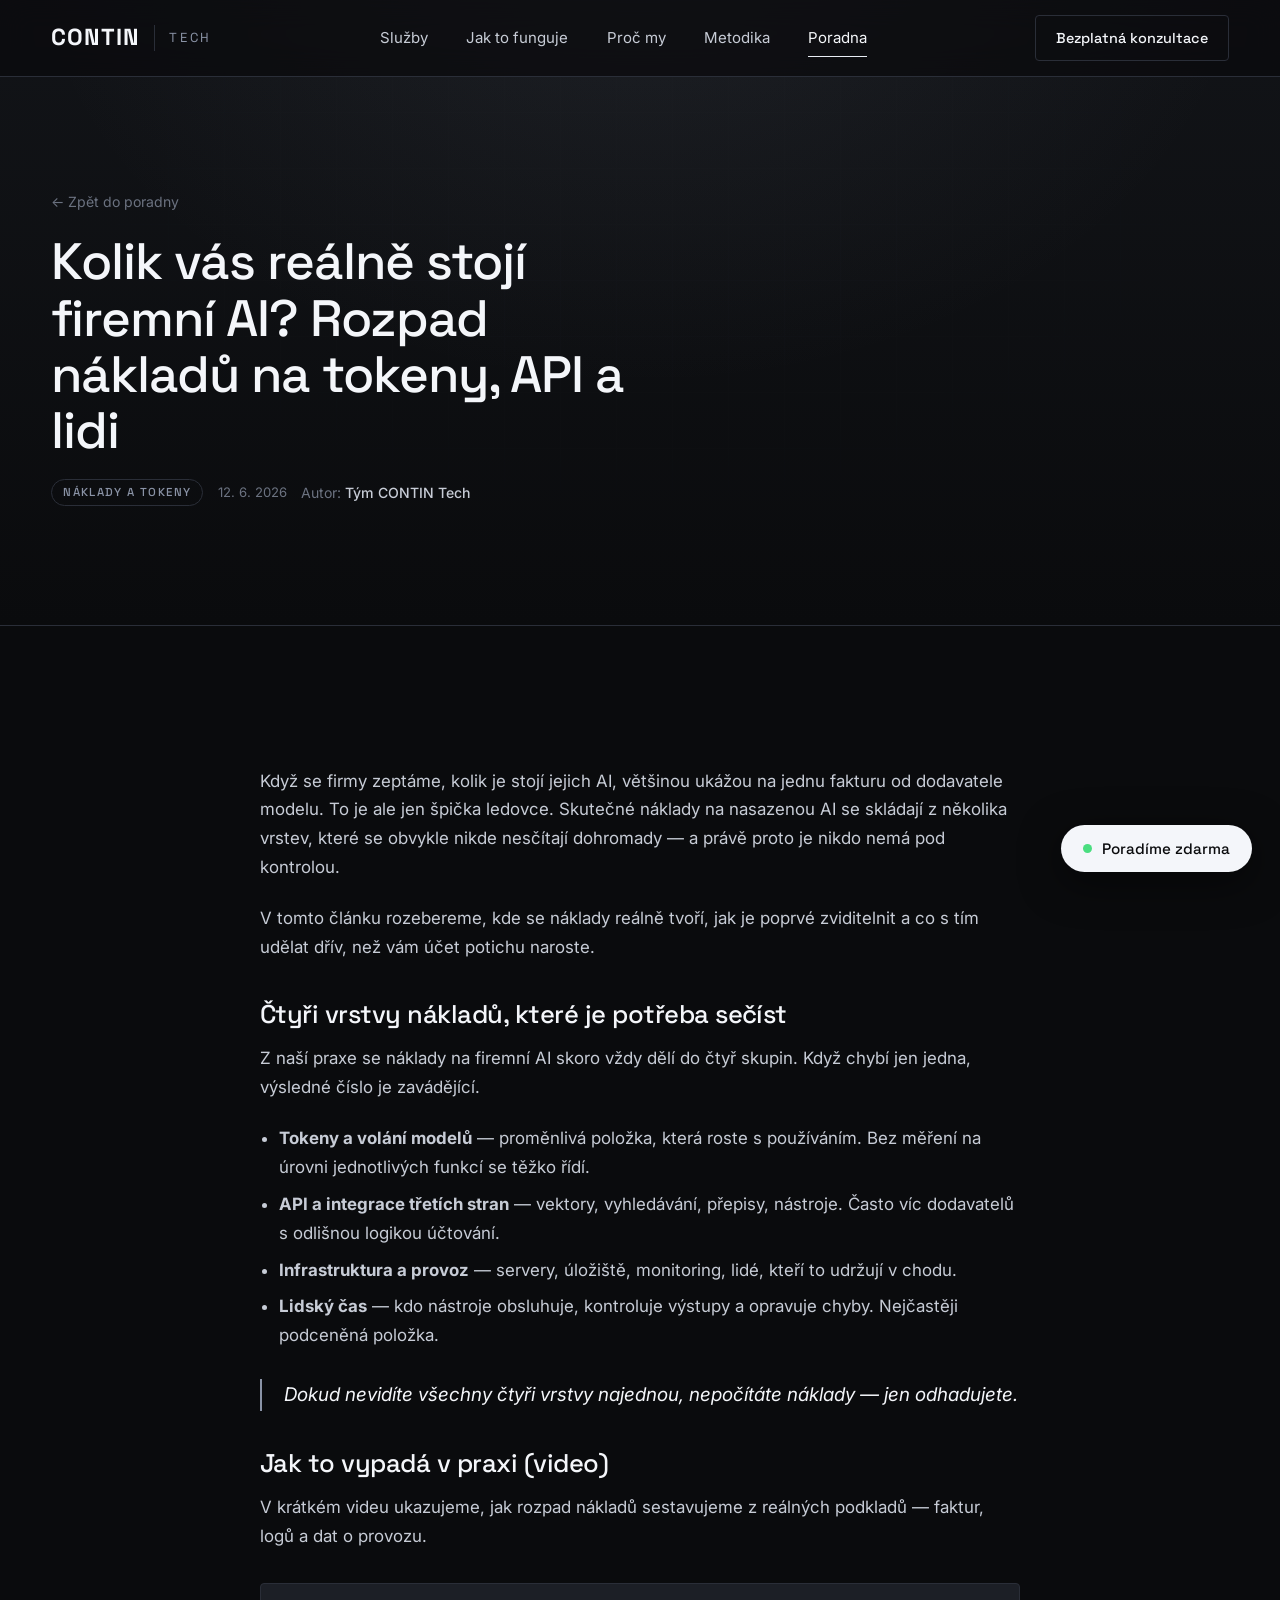
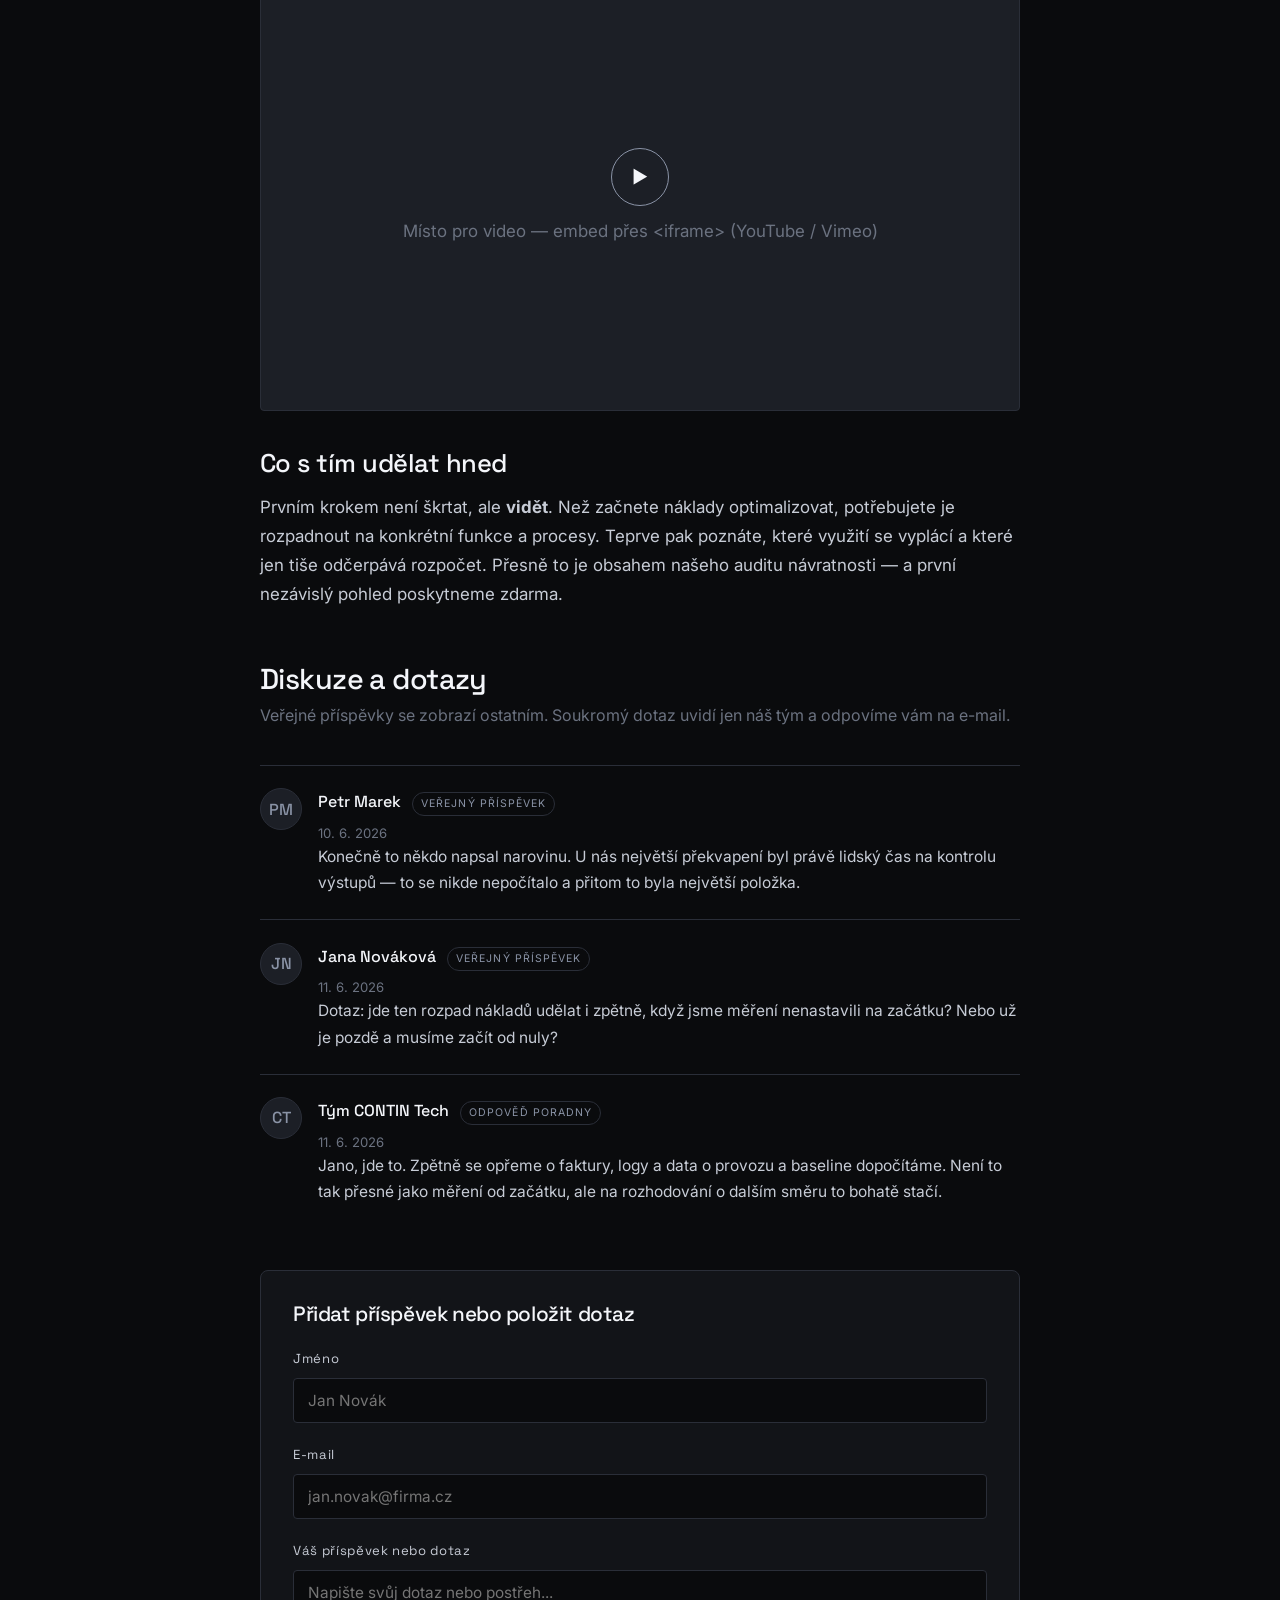
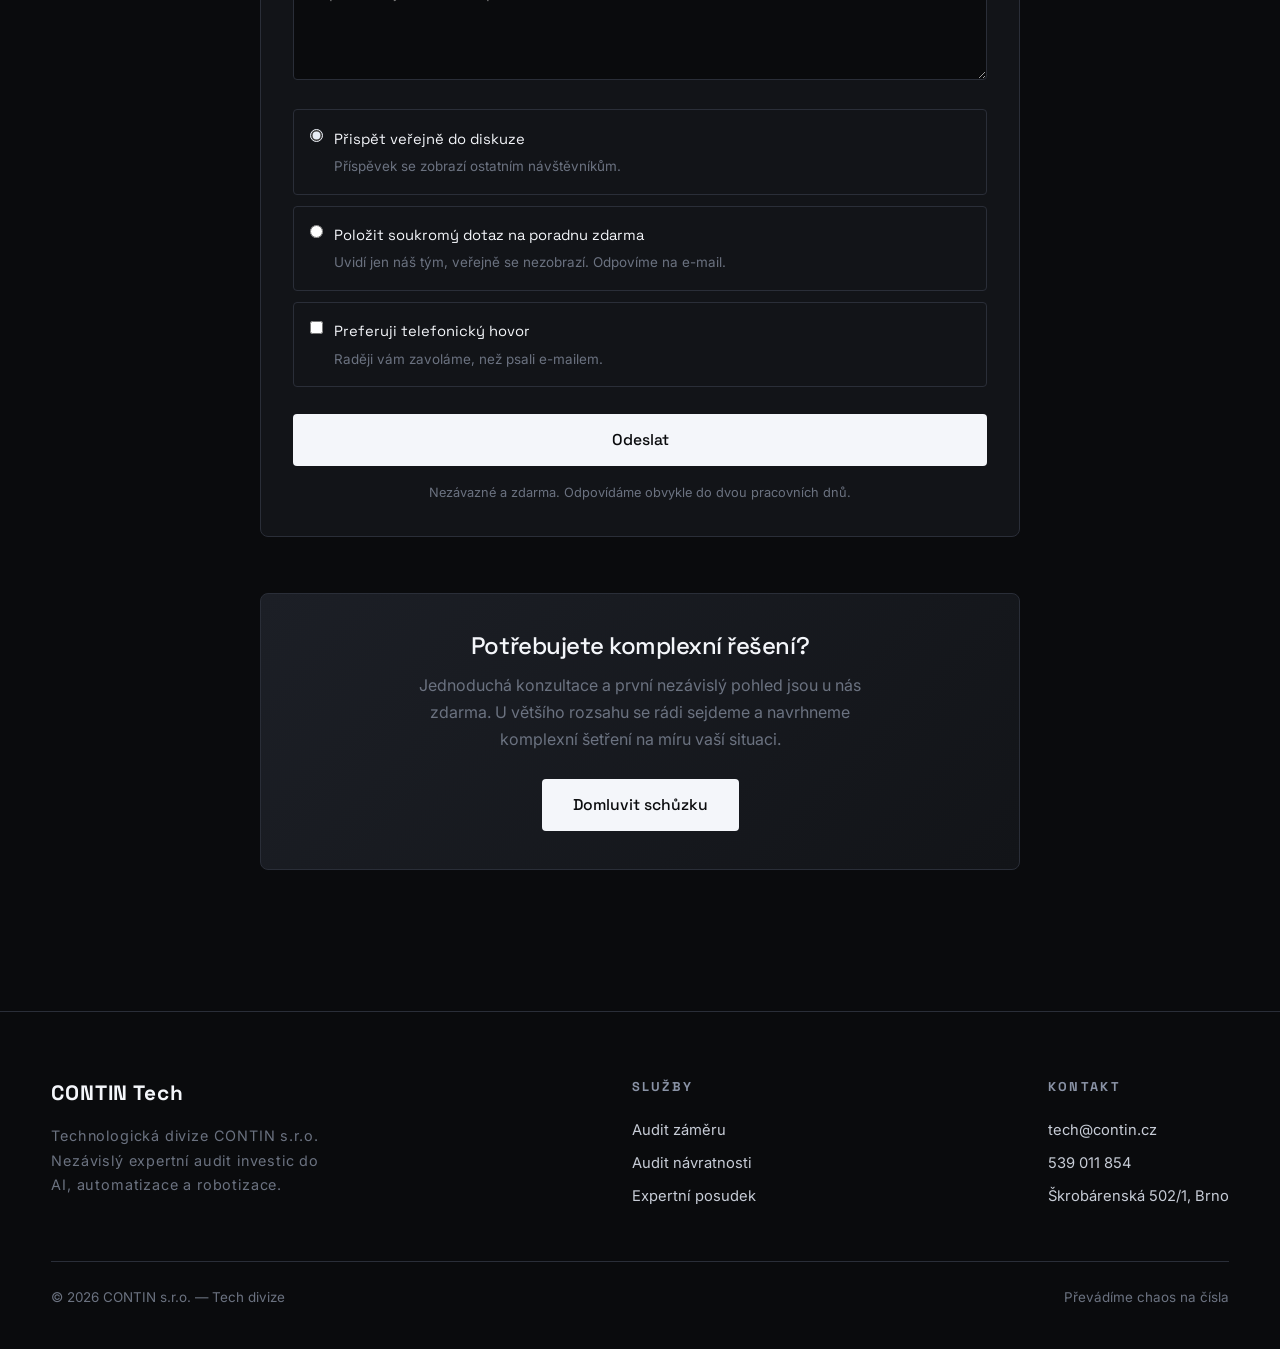
==== clanek.html @ 1cc2b709 "Poradna: přehled, detail článku, diskuze (maketa bez backendu) - poradna.html: hero pruh, filtry tém" ====
<!DOCTYPE html>
<html lang="cs">
<head>
  <meta charset="UTF-8">
  <meta name="viewport" content="width=device-width, initial-scale=1.0">
  <title>Kolik vás reálně stojí firemní AI? — Poradna CONTIN Tech</title>
  <meta name="description" content="Rozpad skutečných nákladů na firemní AI: tokeny, API, infrastruktura i lidé. Jak je poprvé zviditelnit a získat nad nimi kontrolu.">

  <!-- Fonty -->
  <link rel="preconnect" href="https://fonts.googleapis.com">
  <link rel="preconnect" href="https://fonts.gstatic.com" crossorigin>
  <link href="https://fonts.googleapis.com/css2?family=Space+Grotesk:wght@300;400;500;700&family=Inter:wght@400;500&display=swap" rel="stylesheet">

  <link rel="stylesheet" href="css/style.css">
</head>
<body>

  <!-- ===================== HLAVIČKA ===================== -->
  <header>
    <nav class="nav">
      <a href="index.html" class="brand">
        CONTIN<span class="div"></span><span class="sub">Tech</span>
      </a>
      <div class="menu" id="menu">
        <a href="index.html#sluzby">Služby</a>
        <a href="index.html#proces">Jak to funguje</a>
        <a href="index.html#proc-my">Proč my</a>
        <a href="index.html#metodika">Metodika</a>
        <a href="poradna.html" class="active">Poradna</a>
      </div>
      <a href="#" class="nav-cta" data-open-help>Bezplatná konzultace</a>
      <button class="burger" id="burger" aria-label="Menu"><span></span><span></span><span></span></button>
    </nav>
  </header>

  <!-- ===================== DETAIL ČLÁNKU ===================== -->
  <section class="page-hero">
    <div class="wrap">
      <div class="article-head">
        <a href="poradna.html" class="byline">← Zpět do poradny</a>
        <h1>Kolik vás reálně stojí firemní AI? Rozpad nákladů na tokeny, API a lidi</h1>
        <div class="meta">
          <span class="tag">Náklady a tokeny</span>
          <span class="date">12. 6. 2026</span>
          <span class="byline">Autor: <strong>Tým CONTIN Tech</strong></span>
        </div>
      </div>
    </div>
  </section>

  <section class="section-pad">
    <div class="wrap">
      <article class="article">
        <div class="article-body reveal">
          <p>Když se firmy zeptáme, kolik je stojí jejich AI, většinou ukážou na jednu fakturu od dodavatele modelu. To je ale jen špička ledovce. Skutečné náklady na nasazenou AI se skládají z několika vrstev, které se obvykle nikde nesčítají dohromady — a právě proto je nikdo nemá pod kontrolou.</p>

          <p>V tomto článku rozebereme, kde se náklady reálně tvoří, jak je poprvé zviditelnit a co s tím udělat dřív, než vám účet potichu naroste.</p>

          <h2>Čtyři vrstvy nákladů, které je potřeba sečíst</h2>

          <p>Z naší praxe se náklady na firemní AI skoro vždy dělí do čtyř skupin. Když chybí jen jedna, výsledné číslo je zavádějící.</p>

          <ul>
            <li><strong>Tokeny a volání modelů</strong> — proměnlivá položka, která roste s používáním. Bez měření na úrovni jednotlivých funkcí se těžko řídí.</li>
            <li><strong>API a integrace třetích stran</strong> — vektory, vyhledávání, přepisy, nástroje. Často víc dodavatelů s odlišnou logikou účtování.</li>
            <li><strong>Infrastruktura a provoz</strong> — servery, úložiště, monitoring, lidé, kteří to udržují v chodu.</li>
            <li><strong>Lidský čas</strong> — kdo nástroje obsluhuje, kontroluje výstupy a opravuje chyby. Nejčastěji podceněná položka.</li>
          </ul>

          <blockquote>Dokud nevidíte všechny čtyři vrstvy najednou, nepočítáte náklady — jen odhadujete.</blockquote>

          <h2>Jak to vypadá v praxi (video)</h2>

          <p>V krátkém videu ukazujeme, jak rozpad nákladů sestavujeme z reálných podkladů — faktur, logů a dat o provozu.</p>

          <!-- TODO: nahradit src reálným embedem (YouTube / Vimeo) -->
          <div class="video-embed">
            <iframe src="about:blank" title="Rozpad nákladů na firemní AI — ukázka" loading="lazy"></iframe>
            <div class="video-ph">
              <span class="play">▶</span>
              <span>Místo pro video — embed přes &lt;iframe&gt; (YouTube / Vimeo)</span>
            </div>
          </div>

          <h2>Co s tím udělat hned</h2>

          <p>Prvním krokem není škrtat, ale <strong>vidět</strong>. Než začnete náklady optimalizovat, potřebujete je rozpadnout na konkrétní funkce a procesy. Teprve pak poznáte, které využití se vyplácí a které jen tiše odčerpává rozpočet. Přesně to je obsahem našeho auditu návratnosti — a první nezávislý pohled poskytneme zdarma.</p>
        </div>

        <!-- ===================== DISKUZE ===================== -->
        <section class="discussion">
          <h2>Diskuze a dotazy</h2>
          <p class="sub">Veřejné příspěvky se zobrazí ostatním. Soukromý dotaz uvidí jen náš tým a odpovíme vám na e-mail.</p>

          <!-- Ukázkové příspěvky (napevno) -->
          <div class="comment">
            <div class="comment-av">PM</div>
            <div class="comment-main">
              <div class="comment-head">
                <span class="name">Petr Marek</span>
                <span class="badge">Veřejný příspěvek</span>
              </div>
              <span class="date">10. 6. 2026</span>
              <p>Konečně to někdo napsal narovinu. U nás největší překvapení byl právě lidský čas na kontrolu výstupů — to se nikde nepočítalo a přitom to byla největší položka.</p>
            </div>
          </div>

          <div class="comment">
            <div class="comment-av">JN</div>
            <div class="comment-main">
              <div class="comment-head">
                <span class="name">Jana Nováková</span>
                <span class="badge">Veřejný příspěvek</span>
              </div>
              <span class="date">11. 6. 2026</span>
              <p>Dotaz: jde ten rozpad nákladů udělat i zpětně, když jsme měření nenastavili na začátku? Nebo už je pozdě a musíme začít od nuly?</p>
            </div>
          </div>

          <div class="comment">
            <div class="comment-av">CT</div>
            <div class="comment-main">
              <div class="comment-head">
                <span class="name">Tým CONTIN Tech</span>
                <span class="badge">Odpověď poradny</span>
              </div>
              <span class="date">11. 6. 2026</span>
              <p>Jano, jde to. Zpětně se opřeme o faktury, logy a data o provozu a baseline dopočítáme. Není to tak přesné jako měření od začátku, ale na rozhodování o dalším směru to bohatě stačí.</p>
            </div>
          </div>

          <!-- Formulář nového příspěvku / dotazu -->
          <form class="reply-form" id="reply-form">
            <h3>Přidat příspěvek nebo položit dotaz</h3>
            <div id="reply-body">
              <div class="field">
                <label for="rf-name">Jméno</label>
                <input type="text" id="rf-name" name="name" required placeholder="Jan Novák">
              </div>
              <div class="field">
                <label for="rf-email">E-mail</label>
                <input type="email" id="rf-email" name="email" required placeholder="jan.novak@firma.cz">
              </div>
              <div class="field">
                <label for="rf-msg">Váš příspěvek nebo dotaz</label>
                <textarea id="rf-msg" name="message" required placeholder="Napište svůj dotaz nebo postřeh..."></textarea>
              </div>

              <div class="choices">
                <label class="choice">
                  <input type="radio" name="visibility" value="public" checked>
                  <span>
                    <span class="c-label">Přispět veřejně do diskuze</span><br>
                    <span class="c-desc">Příspěvek se zobrazí ostatním návštěvníkům.</span>
                  </span>
                </label>
                <label class="choice">
                  <input type="radio" name="visibility" value="private">
                  <span>
                    <span class="c-label">Položit soukromý dotaz na poradnu zdarma</span><br>
                    <span class="c-desc">Uvidí jen náš tým, veřejně se nezobrazí. Odpovíme na e-mail.</span>
                  </span>
                </label>
                <label class="choice">
                  <input type="checkbox" id="rf-call" name="call">
                  <span>
                    <span class="c-label">Preferuji telefonický hovor</span><br>
                    <span class="c-desc">Raději vám zavoláme, než psali e-mailem.</span>
                  </span>
                </label>
              </div>

              <div class="field" id="phone-field">
                <label for="rf-phone">Telefon</label>
                <input type="tel" id="rf-phone" name="phone" placeholder="+420 …">
              </div>

              <button type="submit" class="btn btn-primary">Odeslat</button>
              <p class="form-note">Nezávazné a zdarma. Odpovídáme obvykle do dvou pracovních dnů.</p>
            </div>

            <div class="form-success" id="reply-success" style="display:none;">
              <div class="check">&#10003;</div>
              <h3>Děkujeme, máme to</h3>
              <p class="lead">Váš příspěvek jsme zaznamenali. Pokud jste položili dotaz, ozveme se vám zpět.</p>
              <button type="button" class="btn btn-ghost" id="reply-again">Napsat další</button>
            </div>
          </form>
        </section>

        <!-- ===================== CTA: komplexní řešení ===================== -->
        <div class="cta-inline reveal">
          <h3>Potřebujete komplexní řešení?</h3>
          <p>Jednoduchá konzultace a první nezávislý pohled jsou u nás zdarma. U většího rozsahu se rádi sejdeme a navrhneme komplexní šetření na míru vaší situaci.</p>
          <button class="btn btn-primary" data-open-help>Domluvit schůzku</button>
        </div>
      </article>
    </div>
  </section>

  <!-- ===================== FOOTER ===================== -->
  <footer>
    <div class="wrap">
      <div class="foot-grid">
        <div>
          <div class="foot-brand">CONTIN Tech<p>Technologická divize CONTIN s.r.o. Nezávislý expertní audit investic do AI, automatizace a robotizace.</p></div>
        </div>
        <div class="foot-col">
          <h5>Služby</h5>
          <a href="index.html#sluzby">Audit záměru</a>
          <a href="index.html#sluzby">Audit návratnosti</a>
          <a href="index.html#sluzby">Expertní posudek</a>
        </div>
        <div class="foot-col">
          <h5>Kontakt</h5>
          <a href="mailto:tech@contin.cz">tech@contin.cz</a>
          <a href="tel:+420539011854">539 011 854</a>
          <a href="#">Škrobárenská 502/1, Brno</a>
        </div>
      </div>
      <div class="foot-bottom">
        <span>© 2026 CONTIN s.r.o. — Tech divize</span>
        <span>Převádíme chaos na čísla</span>
      </div>
    </div>
  </footer>

  <!-- ===================== HELP DESK FAB + MODAL ===================== -->
  <button class="help-fab" data-open-help aria-label="Bezplatná konzultace">
    <span class="dot"></span> Poradíme zdarma
  </button>

  <div class="modal-overlay" id="help-modal" role="dialog" aria-modal="true" aria-labelledby="help-title">
    <div class="modal">
      <button class="modal-close" id="help-close" aria-label="Zavřít">&times;</button>
      <div id="form-body">
        <h3 id="help-title">Popište nám svůj případ</h3>
        <p class="lead">Napište nám, co řešíte. Posoudíme to a zdarma se vám ozveme zpět s prvním nezávislým pohledem.</p>
        <form id="help-form">
          <div class="field">
            <label for="hf-name">Jméno a firma</label>
            <input type="text" id="hf-name" name="name" required placeholder="Jan Novák, Firma s.r.o.">
          </div>
          <div class="field">
            <label for="hf-email">E-mail</label>
            <input type="email" id="hf-email" name="email" required placeholder="jan.novak@firma.cz">
          </div>
          <div class="field">
            <label for="hf-topic">Čeho se to týká</label>
            <select id="hf-topic" name="topic">
              <option>Zvažuji investici do AI</option>
              <option>AI už používám, neznám návratnost</option>
              <option>Potřebuji nezávislý posudek</option>
              <option>Něco jiného</option>
            </select>
          </div>
          <div class="field">
            <label for="hf-msg">Váš dotaz nebo popis problému</label>
            <textarea id="hf-msg" name="message" required placeholder="Stručně popište situaci..."></textarea>
          </div>
          <button type="submit" class="btn btn-primary">Odeslat dotaz</button>
          <p class="form-note">Nezávazné a zdarma. Ozveme se obvykle do dvou pracovních dnů.</p>
        </form>
      </div>
      <div class="form-success" id="form-success" style="display:none;">
        <div class="check">&#10003;</div>
        <h3>Děkujeme, máme to</h3>
        <p class="lead">Ozveme se vám zpět na uvedený e-mail.</p>
      </div>
    </div>
  </div>

  <!-- ===================== SKRIPTY ===================== -->
  <script src="js/app.js"></script>
  <script src="js/poradna.js"></script>
</body>
</html>
---- css/style.css ----
/* ============================================================
   CONTIN TECH — stylesheet
   Paleta: uhlově černá → grafit → ocel → stříbro
   Display: Space Grotesk | Tělo: Inter
   ============================================================ */

:root {
  /* Paleta */
  --ink:        #0a0b0d;   /* nejhlubší pozadí */
  --carbon:     #121418;   /* sekce */
  --graphite:   #1c1f26;   /* karty */
  --steel:      #2a2e38;   /* okraje, linky */
  --ash:        #6b7280;   /* sekundární text */
  --silver:     #c7ccd6;   /* hlavní text na tmavém */
  --chrome:     #f4f6fa;   /* nejsvětlejší, nadpisy */
  --accent:     #8a93a6;   /* studené stříbrné zvýraznění */
  --accent-hot: #e8edf5;   /* highlight, hover */

  /* Typografie */
  --display: 'Space Grotesk', sans-serif;
  --body: 'Inter', -apple-system, BlinkMacSystemFont, sans-serif;

  /* Rytmus */
  --maxw: 1280px;
  --gap: clamp(1.5rem, 4vw, 4rem);
  --radius: 4px;
}

* { margin: 0; padding: 0; box-sizing: border-box; }

html { scroll-behavior: smooth; }

body {
  font-family: var(--body);
  background: var(--ink);
  color: var(--silver);
  line-height: 1.7;
  -webkit-font-smoothing: antialiased;
  overflow-x: hidden;
}

h1, h2, h3, h4 {
  font-family: var(--display);
  font-weight: 500;
  color: var(--chrome);
  line-height: 1.1;
  letter-spacing: -0.02em;
}

a { color: inherit; text-decoration: none; }

.wrap {
  max-width: var(--maxw);
  margin: 0 auto;
  padding: 0 var(--gap);
}

.eyebrow {
  font-family: var(--display);
  font-size: 0.78rem;
  font-weight: 500;
  letter-spacing: 0.25em;
  text-transform: uppercase;
  color: var(--accent);
  display: inline-block;
  margin-bottom: 1.2rem;
}

/* ============================================================
   HLAVIČKA
   ============================================================ */
header {
  position: fixed;
  top: 0; left: 0; right: 0;
  z-index: 100;
  background: rgba(10, 11, 13, 0.72);
  backdrop-filter: blur(14px);
  border-bottom: 1px solid var(--steel);
  transition: background 0.3s;
}

.nav {
  display: flex;
  align-items: center;
  justify-content: space-between;
  height: 76px;
  max-width: var(--maxw);
  margin: 0 auto;
  padding: 0 var(--gap);
}

.brand {
  display: flex;
  align-items: center;
  gap: 14px;
  font-family: var(--display);
  font-weight: 700;
  font-size: 1.45rem;
  letter-spacing: 0.04em;
  color: var(--chrome);
}
.brand .div {
  width: 1px; height: 26px;
  background: var(--steel);
}
.brand .sub {
  font-weight: 400;
  font-size: 0.82rem;
  letter-spacing: 0.22em;
  text-transform: uppercase;
  color: var(--accent);
}

.menu {
  display: flex;
  align-items: center;
  gap: 2.4rem;
  font-size: 0.94rem;
}
.menu a {
  color: var(--silver);
  transition: color 0.2s;
  position: relative;
}
.menu a:hover { color: var(--chrome); }
.menu a::after {
  content: '';
  position: absolute;
  left: 0; bottom: -6px;
  width: 0; height: 1px;
  background: var(--accent-hot);
  transition: width 0.25s;
}
.menu a:hover::after { width: 100%; }

.nav-cta {
  font-family: var(--display);
  font-weight: 500;
  font-size: 0.9rem;
  padding: 10px 20px;
  border: 1px solid var(--steel);
  border-radius: var(--radius);
  color: var(--chrome);
  transition: all 0.25s;
}
.nav-cta:hover {
  border-color: var(--accent-hot);
  background: var(--graphite);
}

.burger { display: none; flex-direction: column; gap: 5px; cursor: pointer; background: none; border: none; }
.burger span { width: 24px; height: 2px; background: var(--silver); transition: 0.3s; }

/* ============================================================
   HERO + 3D plátno
   ============================================================ */
.hero {
  position: relative;
  min-height: 100vh;
  display: flex;
  align-items: center;
  overflow: hidden;
}
#net-canvas {
  position: absolute;
  inset: 0;
  width: 100%;
  height: 100%;
  z-index: 1;
}
.hero::after {
  /* jemný vinětační přechod, aby text byl čitelný */
  content: '';
  position: absolute;
  inset: 0;
  z-index: 2;
  background: radial-gradient(ellipse 70% 70% at 22% 50%, rgba(10,11,13,0.94) 0%, rgba(10,11,13,0.62) 42%, rgba(10,11,13,0.15) 72%, transparent 100%);
  pointer-events: none;
}
.hero-content {
  position: relative;
  z-index: 3;
  max-width: var(--maxw);
  margin: 0 auto;
  padding: 0 var(--gap);
  width: 100%;
}
.hero h1 {
  font-size: clamp(2.6rem, 6vw, 5.2rem);
  max-width: 16ch;
  margin-bottom: 1.8rem;
}
.hero h1 em {
  font-style: italic;
  font-weight: 300;
  color: var(--accent);
}
.hero p {
  max-width: 52ch;
  font-size: clamp(1rem, 1.4vw, 1.18rem);
  color: var(--silver);
  margin-bottom: 2.6rem;
}
.hero-actions { display: flex; gap: 1rem; flex-wrap: wrap; }

.btn {
  font-family: var(--display);
  font-weight: 500;
  font-size: 0.98rem;
  padding: 15px 30px;
  border-radius: var(--radius);
  cursor: pointer;
  transition: all 0.25s;
  border: 1px solid transparent;
  display: inline-flex;
  align-items: center;
  gap: 10px;
}
.btn-primary {
  background: var(--chrome);
  color: var(--ink);
}
.btn-primary:hover { background: var(--accent-hot); transform: translateY(-2px); }
.btn-ghost {
  background: transparent;
  border-color: var(--steel);
  color: var(--chrome);
}
.btn-ghost:hover { border-color: var(--accent-hot); background: var(--graphite); }

.scroll-hint {
  position: absolute;
  bottom: 34px; left: 50%;
  transform: translateX(-50%);
  z-index: 3;
  font-size: 0.74rem;
  letter-spacing: 0.2em;
  text-transform: uppercase;
  color: var(--ash);
  display: flex; flex-direction: column; align-items: center; gap: 8px;
}
.scroll-hint .line { width: 1px; height: 40px; background: linear-gradient(var(--accent), transparent); animation: pulse 2s infinite; }
@keyframes pulse { 0%,100% { opacity: 0.3; } 50% { opacity: 1; } }

/* ============================================================
   SEKCE obecně
   ============================================================ */
section { position: relative; }
.section-pad { padding: clamp(5rem, 11vw, 9rem) 0; }
.carbon { background: var(--carbon); }

.section-head { max-width: 60ch; margin-bottom: 4rem; }
.section-head h2 { font-size: clamp(2rem, 4vw, 3.2rem); margin-bottom: 1.2rem; }
.section-head p { color: var(--ash); font-size: 1.1rem; }

/* Pilíře / karty služeb */
.grid-3 {
  display: grid;
  grid-template-columns: repeat(3, 1fr);
  gap: 1.6rem;
}
.card {
  background: var(--graphite);
  border: 1px solid var(--steel);
  border-radius: var(--radius);
  padding: 2.4rem 2rem;
  transition: all 0.3s;
  position: relative;
  overflow: hidden;
}
.card::before {
  content: '';
  position: absolute;
  top: 0; left: 0;
  width: 100%; height: 2px;
  background: linear-gradient(90deg, var(--accent), transparent);
  transform: scaleX(0);
  transform-origin: left;
  transition: transform 0.4s;
}
.card:hover { transform: translateY(-6px); border-color: var(--accent); }
.card:hover::before { transform: scaleX(1); }
.card .num {
  font-family: var(--display);
  font-size: 0.85rem;
  font-weight: 500;
  color: var(--accent);
  letter-spacing: 0.15em;
  margin-bottom: 1.6rem;
}
.card h3 { font-size: 1.5rem; margin-bottom: 1rem; }
.card p { color: var(--ash); font-size: 0.98rem; }

/* Postup / proces */
.steps {
  display: grid;
  grid-template-columns: repeat(4, 1fr);
  gap: 1.2rem;
  counter-reset: step;
}
.step {
  padding: 1.8rem 0;
  border-top: 1px solid var(--steel);
}
.step .n {
  font-family: var(--display);
  font-size: 2.4rem;
  font-weight: 300;
  color: var(--steel);
  margin-bottom: 0.8rem;
}
.step h4 { font-size: 1.1rem; margin-bottom: 0.5rem; }
.step p { color: var(--ash); font-size: 0.9rem; }

/* Výhody (proč my) */
.benefits { display: grid; grid-template-columns: repeat(3, 1fr); gap: 2rem; }
.benefit { padding-left: 1.4rem; border-left: 2px solid var(--accent); }
.benefit h4 { font-size: 1.2rem; margin-bottom: 0.6rem; }
.benefit p { color: var(--ash); font-size: 0.95rem; }

/* CTA pruh */
.cta-band {
  text-align: center;
  padding: clamp(5rem, 10vw, 8rem) 0;
  background: linear-gradient(180deg, var(--carbon), var(--ink));
  border-top: 1px solid var(--steel);
}
.cta-band h2 { font-size: clamp(2rem, 5vw, 3.6rem); margin-bottom: 1.4rem; max-width: 20ch; margin-inline: auto; }
.cta-band p { color: var(--ash); max-width: 50ch; margin: 0 auto 2.4rem; font-size: 1.1rem; }

/* ============================================================
   FOOTER
   ============================================================ */
footer {
  background: var(--ink);
  border-top: 1px solid var(--steel);
  padding: 4rem 0 2.5rem;
}
.foot-grid { display: flex; justify-content: space-between; flex-wrap: wrap; gap: 2rem; margin-bottom: 3rem; }
.foot-brand { font-family: var(--display); font-weight: 700; font-size: 1.3rem; color: var(--chrome); letter-spacing: 0.04em; }
.foot-brand p { font-family: var(--body); font-weight: 400; font-size: 0.9rem; color: var(--ash); margin-top: 0.8rem; max-width: 32ch; }
.foot-col h5 { font-family: var(--display); font-size: 0.8rem; letter-spacing: 0.18em; text-transform: uppercase; color: var(--accent); margin-bottom: 1rem; }
.foot-col a { display: block; color: var(--silver); font-size: 0.92rem; padding: 4px 0; transition: color 0.2s; }
.foot-col a:hover { color: var(--chrome); }
.foot-bottom { border-top: 1px solid var(--steel); padding-top: 1.5rem; font-size: 0.84rem; color: var(--ash); display: flex; justify-content: space-between; flex-wrap: wrap; gap: 1rem; }

/* ============================================================
   HELP DESK — plovoucí tlačítko + modal
   ============================================================ */
.help-fab {
  position: fixed;
  bottom: 28px; right: 28px;
  z-index: 200;
  display: inline-flex;
  align-items: center;
  gap: 10px;
  font-family: var(--display);
  font-weight: 500;
  font-size: 0.95rem;
  padding: 14px 22px;
  background: var(--chrome);
  color: var(--ink);
  border: none;
  border-radius: 50px;
  cursor: pointer;
  box-shadow: 0 10px 40px rgba(0,0,0,0.5);
  transition: all 0.25s;
}
.help-fab:hover { transform: translateY(-3px) scale(1.03); background: var(--accent-hot); }
.help-fab .dot {
  width: 9px; height: 9px; border-radius: 50%;
  background: #4ade80;
  box-shadow: 0 0 0 0 rgba(74,222,128,0.6);
  animation: ping 2s infinite;
}
@keyframes ping { 0% { box-shadow: 0 0 0 0 rgba(74,222,128,0.5);} 70%{box-shadow:0 0 0 10px rgba(74,222,128,0);} 100%{box-shadow:0 0 0 0 rgba(74,222,128,0);} }

.modal-overlay {
  position: fixed;
  inset: 0;
  z-index: 300;
  background: rgba(5,6,8,0.75);
  backdrop-filter: blur(6px);
  display: none;
  align-items: center;
  justify-content: center;
  padding: 1.5rem;
}
.modal-overlay.open { display: flex; }
.modal {
  background: var(--carbon);
  border: 1px solid var(--steel);
  border-radius: 8px;
  width: 100%;
  max-width: 540px;
  padding: 2.6rem;
  position: relative;
  max-height: 90vh;
  overflow-y: auto;
}
.modal h3 { font-size: 1.8rem; margin-bottom: 0.6rem; }
.modal .lead { color: var(--ash); margin-bottom: 2rem; font-size: 0.98rem; }
.modal-close {
  position: absolute; top: 18px; right: 18px;
  background: none; border: none; color: var(--ash);
  font-size: 1.6rem; cursor: pointer; line-height: 1;
  transition: color 0.2s;
}
.modal-close:hover { color: var(--chrome); }

.field { margin-bottom: 1.3rem; }
.field label {
  display: block;
  font-family: var(--display);
  font-size: 0.82rem;
  letter-spacing: 0.05em;
  color: var(--silver);
  margin-bottom: 0.5rem;
}
.field input, .field textarea, .field select {
  width: 100%;
  background: var(--ink);
  border: 1px solid var(--steel);
  border-radius: var(--radius);
  padding: 12px 14px;
  color: var(--chrome);
  font-family: var(--body);
  font-size: 0.96rem;
  transition: border-color 0.2s;
}
.field input:focus, .field textarea:focus, .field select:focus {
  outline: none;
  border-color: var(--accent-hot);
}
.field textarea { resize: vertical; min-height: 110px; }
.modal .btn-primary { width: 100%; justify-content: center; }
.form-note { font-size: 0.8rem; color: var(--ash); margin-top: 1rem; text-align: center; }
.form-success { text-align: center; padding: 1rem 0; }
.form-success .check { font-size: 3rem; color: #4ade80; margin-bottom: 1rem; }

/* ============================================================
   REVEAL animace při scrollu
   ============================================================ */
.reveal { opacity: 0; transform: translateY(28px); transition: opacity 0.7s, transform 0.7s; }
.reveal.in { opacity: 1; transform: none; }

/* ============================================================
   RESPONZIVITA
   ============================================================ */
@media (max-width: 900px) {
  .menu, .nav-cta { display: none; }
  .burger { display: flex; }
  .grid-3, .steps, .benefits { grid-template-columns: 1fr; }
  .steps .step { border-top: 1px solid var(--steel); }
}

@media (prefers-reduced-motion: reduce) {
  *, *::before, *::after { animation: none !important; transition: none !important; }
  .reveal { opacity: 1; transform: none; }
}

/* ============================================================
   PORADNA — přehled, filtry, mřížka článků, detail, diskuze
   (využívá proměnné a komponenty výše, nic neduplikuje)
   ============================================================ */

/* Aktivní položka v navigaci */
.menu a.active { color: var(--chrome); }
.menu a.active::after { width: 100%; }

/* --- Hero pruh stránky (menší než hlavní hero, bez 3D) --- */
.page-hero {
  position: relative;
  padding: calc(76px + clamp(4rem, 9vw, 7rem)) 0 clamp(3rem, 7vw, 5rem);
  background:
    radial-gradient(ellipse 80% 120% at 50% -10%, rgba(138,147,166,0.10), transparent 60%),
    linear-gradient(180deg, var(--carbon), var(--ink));
  border-bottom: 1px solid var(--steel);
  overflow: hidden;
}
/* jemná technická mřížka v pozadí */
.page-hero::before {
  content: '';
  position: absolute;
  inset: 0;
  background-image:
    linear-gradient(var(--steel) 1px, transparent 1px),
    linear-gradient(90deg, var(--steel) 1px, transparent 1px);
  background-size: 56px 56px;
  opacity: 0.06;
  mask-image: radial-gradient(ellipse 70% 80% at 50% 30%, #000 30%, transparent 80%);
  pointer-events: none;
}
.page-hero .wrap { position: relative; z-index: 1; }
.page-hero h1 { font-size: clamp(2.2rem, 5vw, 3.8rem); max-width: 18ch; margin-bottom: 1.2rem; }
.page-hero p { color: var(--ash); font-size: 1.12rem; max-width: 56ch; }

/* --- Filtry témat --- */
.filters {
  display: flex;
  flex-wrap: wrap;
  gap: 0.7rem;
  margin-bottom: 3rem;
}
.chip {
  font-family: var(--display);
  font-weight: 500;
  font-size: 0.86rem;
  letter-spacing: 0.02em;
  padding: 9px 18px;
  background: var(--graphite);
  border: 1px solid var(--steel);
  border-radius: 50px;
  color: var(--silver);
  cursor: pointer;
  transition: all 0.22s;
}
.chip:hover { border-color: var(--accent); color: var(--chrome); }
.chip.active {
  background: var(--chrome);
  border-color: var(--chrome);
  color: var(--ink);
}

/* --- Mřížka článků --- */
.article-grid {
  display: grid;
  grid-template-columns: repeat(3, 1fr);
  gap: 1.6rem;
}
.article-card {
  display: flex;
  flex-direction: column;
  background: var(--graphite);
  border: 1px solid var(--steel);
  border-radius: var(--radius);
  overflow: hidden;
  transition: transform 0.3s, border-color 0.3s;
  color: inherit;
}
.article-card:hover { transform: translateY(-6px); border-color: var(--accent); }
.article-card.is-hidden { display: none; }

/* Náhledový obrázek = placeholder (tečková síť v paletě webu) */
.thumb {
  position: relative;
  aspect-ratio: 16 / 9;
  background:
    radial-gradient(circle, var(--accent) 1px, transparent 1.4px) 0 0 / 18px 18px,
    linear-gradient(135deg, var(--steel), var(--graphite) 70%);
  overflow: hidden;
}
.thumb::after {
  content: '';
  position: absolute;
  inset: 0;
  background: linear-gradient(180deg, transparent 40%, rgba(10,11,13,0.7));
}
.thumb .thumb-num {
  position: absolute;
  left: 18px; bottom: 12px;
  z-index: 1;
  font-family: var(--display);
  font-size: 2.2rem;
  font-weight: 300;
  color: var(--chrome);
  opacity: 0.85;
  letter-spacing: 0.05em;
}
.article-card .body { padding: 1.6rem 1.5rem 1.8rem; display: flex; flex-direction: column; flex: 1; }
.article-card .meta {
  display: flex; align-items: center; gap: 0.8rem;
  margin-bottom: 0.9rem; flex-wrap: wrap;
}
.tag {
  font-family: var(--display);
  font-size: 0.72rem;
  font-weight: 500;
  letter-spacing: 0.12em;
  text-transform: uppercase;
  color: var(--accent);
  border: 1px solid var(--steel);
  border-radius: 50px;
  padding: 3px 11px;
}
.date { font-size: 0.82rem; color: var(--ash); }
.article-card h3 { font-size: 1.24rem; margin-bottom: 0.7rem; line-height: 1.25; }
.article-card p { color: var(--ash); font-size: 0.94rem; margin-bottom: 1.2rem; flex: 1; }
.read {
  font-family: var(--display);
  font-size: 0.88rem;
  font-weight: 500;
  color: var(--chrome);
  transition: gap 0.2s;
}
.article-card:hover .read { color: var(--accent-hot); }

.empty-note { color: var(--ash); padding: 2rem 0; display: none; }
.empty-note.show { display: block; }

/* --- Detail článku --- */
.article { max-width: 760px; margin: 0 auto; }
.article-head { margin-bottom: 2.4rem; }
.article-head .meta { display: flex; align-items: center; gap: 0.9rem; flex-wrap: wrap; margin: 1.2rem 0 0; }
.article-head h1 { font-size: clamp(2rem, 4.5vw, 3.2rem); margin-top: 1.2rem; }
.byline { font-size: 0.88rem; color: var(--ash); }
.byline strong { color: var(--silver); font-weight: 500; }

.article-body { font-size: 1.06rem; }
.article-body p { margin-bottom: 1.4rem; color: var(--silver); }
.article-body h2 { font-size: 1.6rem; margin: 2.4rem 0 1rem; }
.article-body h3 { font-size: 1.25rem; margin: 1.8rem 0 0.8rem; }
.article-body ul { margin: 0 0 1.4rem 1.2rem; color: var(--silver); }
.article-body li { margin-bottom: 0.5rem; }
.article-body blockquote {
  border-left: 2px solid var(--accent);
  padding-left: 1.4rem;
  margin: 1.8rem 0;
  color: var(--chrome);
  font-size: 1.18rem;
  font-style: italic;
}

/* Video embed (placeholder, responzivní 16:9) */
.video-embed {
  position: relative;
  aspect-ratio: 16 / 9;
  width: 100%;
  margin: 2rem 0;
  background: var(--graphite);
  border: 1px solid var(--steel);
  border-radius: var(--radius);
  overflow: hidden;
}
.video-embed iframe { position: absolute; inset: 0; width: 100%; height: 100%; border: 0; }
.video-embed .video-ph {
  position: absolute; inset: 0; z-index: 1;
  display: flex; flex-direction: column; align-items: center; justify-content: center; gap: 0.7rem;
  color: var(--ash); text-align: center; padding: 1rem;
  pointer-events: none;
}
.video-embed .play {
  width: 58px; height: 58px; border-radius: 50%;
  border: 1px solid var(--accent);
  display: flex; align-items: center; justify-content: center;
  color: var(--chrome); font-size: 1.1rem;
}

/* --- Diskuze --- */
.discussion { max-width: 760px; margin: 3.5rem auto 0; }
.discussion > h2 { font-size: 1.8rem; margin-bottom: 0.4rem; }
.discussion .sub { color: var(--ash); margin-bottom: 2.2rem; }
.comment {
  display: flex; gap: 1rem;
  padding: 1.4rem 0;
  border-top: 1px solid var(--steel);
}
.comment-av {
  flex: none;
  width: 42px; height: 42px; border-radius: 50%;
  display: flex; align-items: center; justify-content: center;
  background: var(--graphite); border: 1px solid var(--steel);
  font-family: var(--display); font-weight: 500; color: var(--accent);
}
.comment-main { flex: 1; }
.comment-head { display: flex; align-items: baseline; gap: 0.7rem; margin-bottom: 0.35rem; flex-wrap: wrap; }
.comment-head .name { font-family: var(--display); font-weight: 500; color: var(--chrome); }
.comment-head .badge {
  font-size: 0.66rem; letter-spacing: 0.1em; text-transform: uppercase;
  color: var(--accent); border: 1px solid var(--steel); border-radius: 50px; padding: 2px 8px;
}
.comment-main p { color: var(--silver); font-size: 0.97rem; }
.comment-main .date { display: block; margin-top: 0.1rem; }

/* Formulář nového příspěvku */
.reply-form {
  margin-top: 2.6rem;
  padding: 2rem;
  background: var(--carbon);
  border: 1px solid var(--steel);
  border-radius: 8px;
}
.reply-form h3 { font-size: 1.3rem; margin-bottom: 1.4rem; }
.choices { display: flex; flex-direction: column; gap: 0.7rem; margin-bottom: 1.3rem; }
.choice {
  display: flex; align-items: flex-start; gap: 0.7rem;
  padding: 0.9rem 1rem;
  border: 1px solid var(--steel);
  border-radius: var(--radius);
  cursor: pointer;
  transition: border-color 0.2s, background 0.2s;
}
.choice:hover { border-color: var(--accent); }
.choice input { margin-top: 0.25rem; accent-color: var(--accent-hot); flex: none; }
.choice .c-label { font-family: var(--display); font-size: 0.92rem; color: var(--chrome); }
.choice .c-desc { font-size: 0.84rem; color: var(--ash); }
.reply-form .btn-primary { width: 100%; justify-content: center; margin-top: 0.4rem; }
#phone-field { display: none; }
#phone-field.show { display: block; }

/* --- CTA blok uvnitř článku --- */
.cta-inline {
  max-width: 760px;
  margin: 3.5rem auto 0;
  padding: 2.4rem;
  background: linear-gradient(135deg, var(--graphite), var(--carbon));
  border: 1px solid var(--steel);
  border-radius: 8px;
  text-align: center;
}
.cta-inline h3 { font-size: 1.5rem; margin-bottom: 0.8rem; }
.cta-inline p { color: var(--ash); max-width: 48ch; margin: 0 auto 1.6rem; }

/* --- Responzivita poradny --- */
@media (max-width: 900px) {
  .article-grid { grid-template-columns: 1fr 1fr; }
}
@media (max-width: 640px) {
  .article-grid { grid-template-columns: 1fr; }
  .reply-form, .cta-inline { padding: 1.6rem; }
}
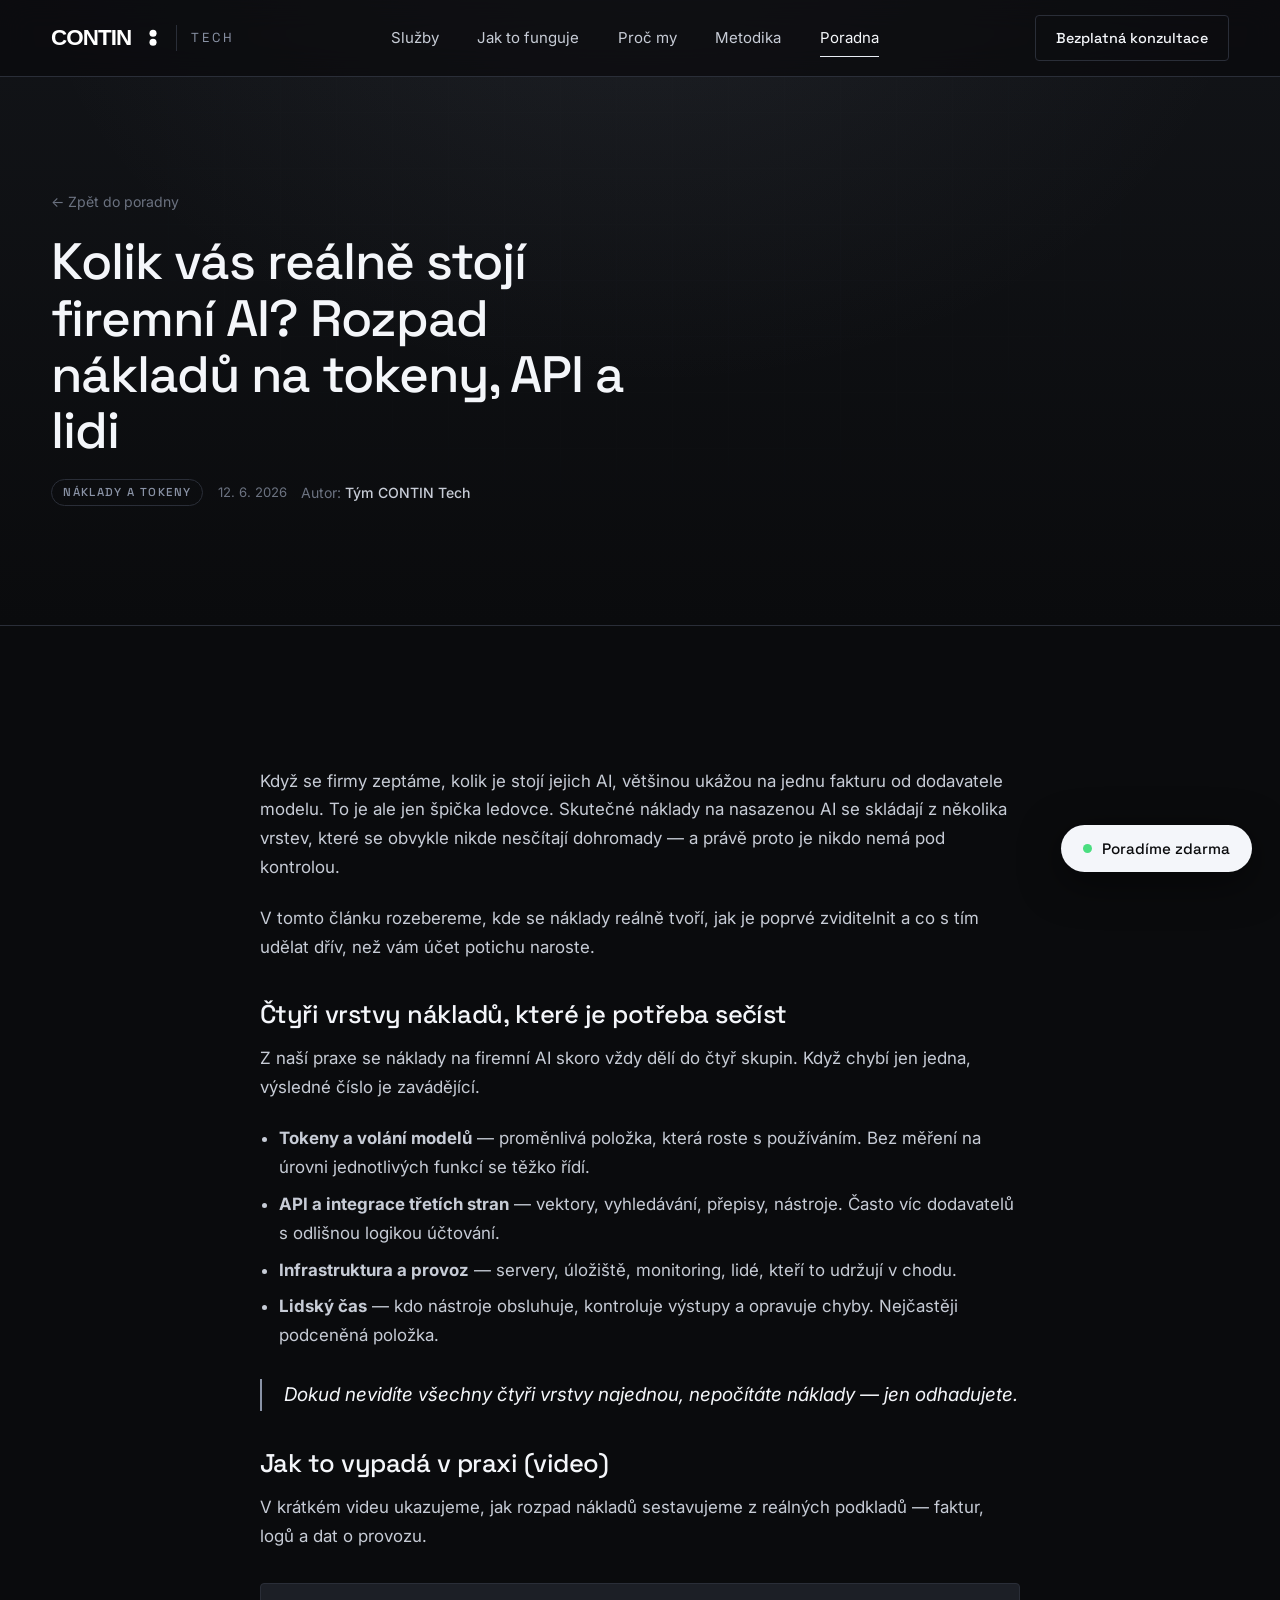
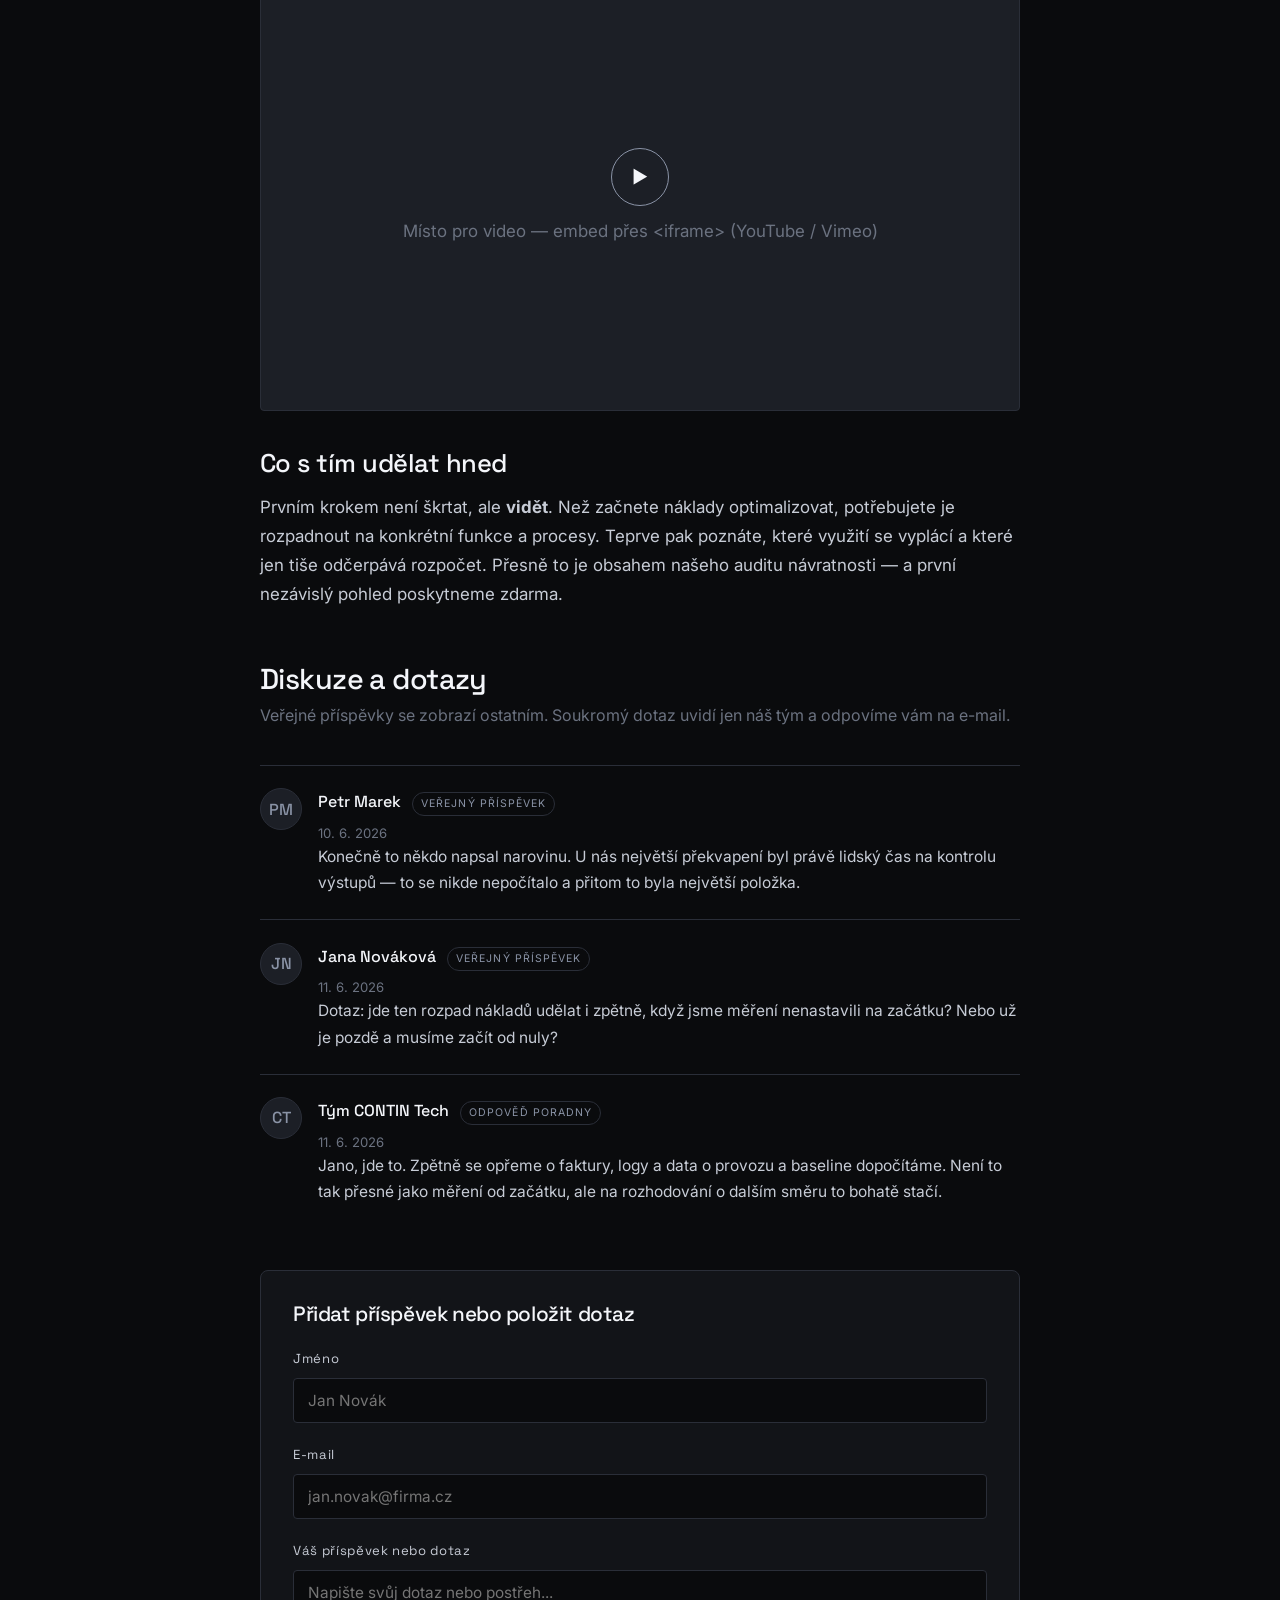
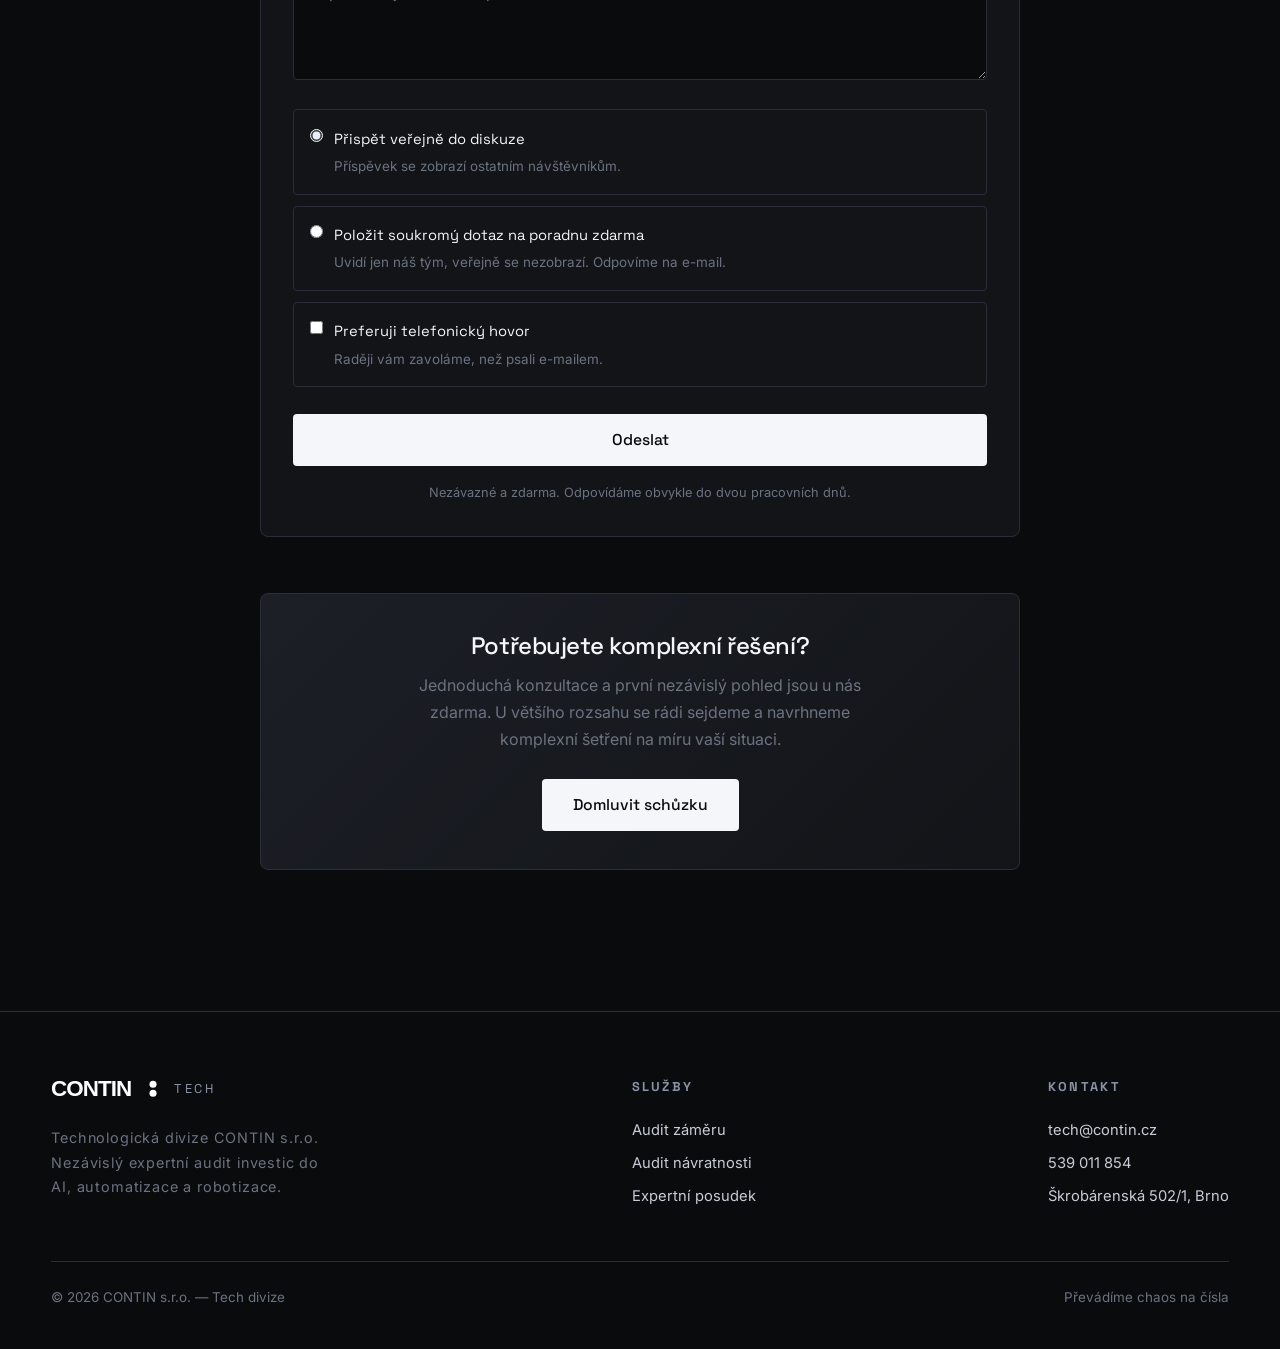
==== commit 63d7f5ec: "Logo CONTIN do hlavičky i patičky místo textového nápisu - assets/logo-contin-white.svg: oficiální b" ====
--- a/clanek.html
+++ b/clanek.html
@@ -19,7 +19,7 @@
   <header>
     <nav class="nav">
       <a href="index.html" class="brand">
-        CONTIN<span class="div"></span><span class="sub">Tech</span>
+        <img src="assets/logo-contin-white.svg" alt="CONTIN" class="brand-logo"><span class="div"></span><span class="sub">Tech</span>
       </a>
       <div class="menu" id="menu">
         <a href="index.html#sluzby">Služby</a>
@@ -203,7 +203,7 @@
     <div class="wrap">
       <div class="foot-grid">
         <div>
-          <div class="foot-brand">CONTIN Tech<p>Technologická divize CONTIN s.r.o. Nezávislý expertní audit investic do AI, automatizace a robotizace.</p></div>
+          <div class="foot-brand"><span class="foot-brand-row"><img src="assets/logo-contin-white.svg" alt="CONTIN" class="foot-logo"><span class="sub">Tech</span></span><p>Technologická divize CONTIN s.r.o. Nezávislý expertní audit investic do AI, automatizace a robotizace.</p></div>
         </div>
         <div class="foot-col">
           <h5>Služby</h5>
--- a/css/style.css
+++ b/css/style.css
@@ -110,6 +110,11 @@
   text-transform: uppercase;
   color: var(--accent);
 }
+.brand-logo {
+  height: 26px;
+  width: auto;
+  display: block;
+}
 
 .menu {
   display: flex;
@@ -339,6 +344,9 @@
 .foot-grid { display: flex; justify-content: space-between; flex-wrap: wrap; gap: 2rem; margin-bottom: 3rem; }
 .foot-brand { font-family: var(--display); font-weight: 700; font-size: 1.3rem; color: var(--chrome); letter-spacing: 0.04em; }
 .foot-brand p { font-family: var(--body); font-weight: 400; font-size: 0.9rem; color: var(--ash); margin-top: 0.8rem; max-width: 32ch; }
+.foot-brand-row { display: inline-flex; align-items: center; gap: 12px; }
+.foot-logo { height: 26px; width: auto; display: block; }
+.foot-brand .sub { font-family: var(--display); font-weight: 400; font-size: 0.8rem; letter-spacing: 0.2em; text-transform: uppercase; color: var(--accent); }
 .foot-col h5 { font-family: var(--display); font-size: 0.8rem; letter-spacing: 0.18em; text-transform: uppercase; color: var(--accent); margin-bottom: 1rem; }
 .foot-col a { display: block; color: var(--silver); font-size: 0.92rem; padding: 4px 0; transition: color 0.2s; }
 .foot-col a:hover { color: var(--chrome); }
